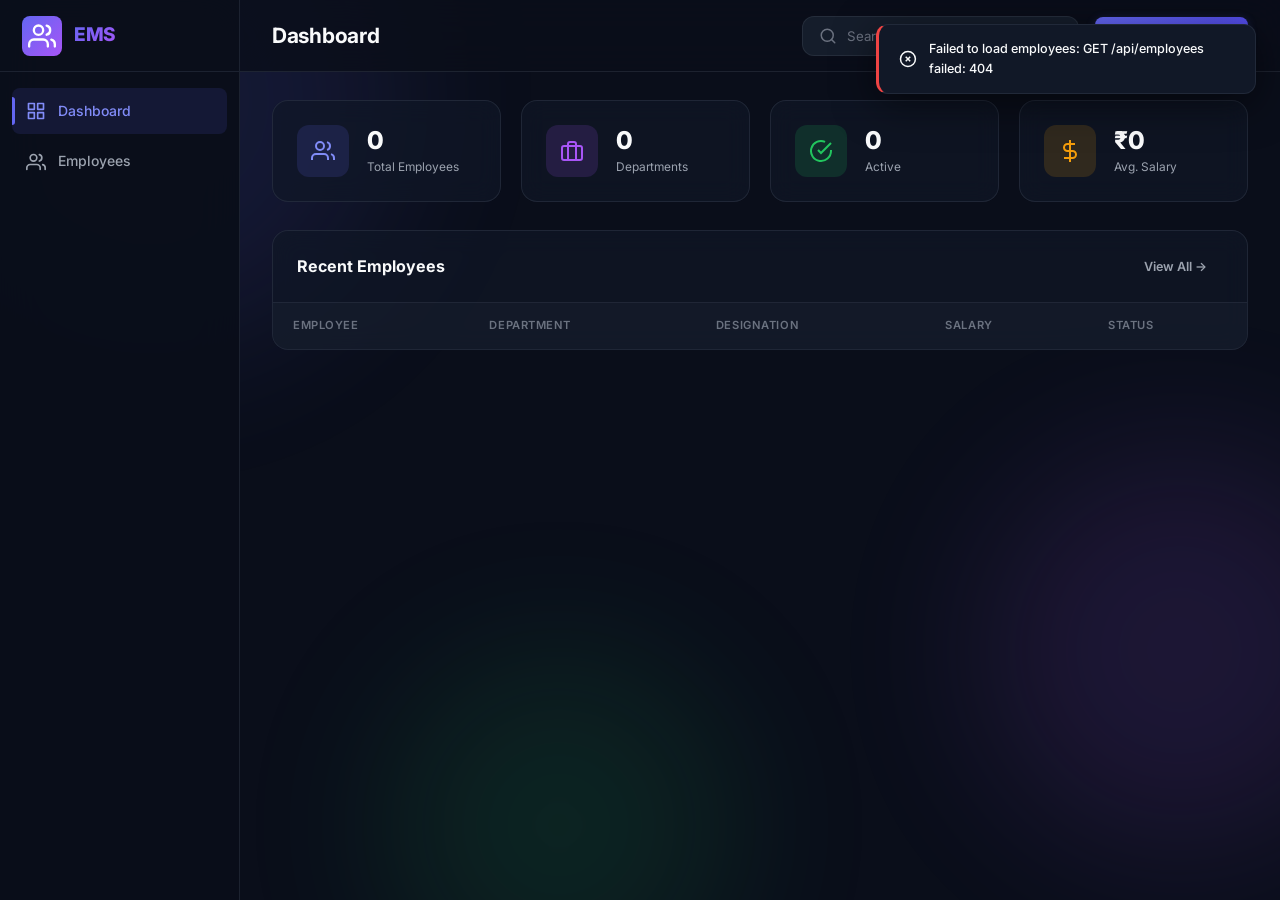
==== target/classes/static/index.html @ 6535f77a "fixed the errors" ====
<!DOCTYPE html>
<html lang="en">
<head>
    <meta charset="UTF-8">
    <meta name="viewport" content="width=device-width, initial-scale=1.0">
    <title>Employee Management System</title>
    <meta name="description" content="A modern Employee Management System for managing employee records with full CRUD operations.">
    <link rel="preconnect" href="https://fonts.googleapis.com">
    <link rel="preconnect" href="https://fonts.gstatic.com" crossorigin>
    <link href="https://fonts.googleapis.com/css2?family=Inter:wght@300;400;500;600;700;800&display=swap" rel="stylesheet">
    <link rel="stylesheet" href="style.css">
</head>
<body>
    <!-- Animated background blobs -->
    <div class="bg-blobs">
        <div class="blob blob-1"></div>
        <div class="blob blob-2"></div>
        <div class="blob blob-3"></div>
    </div>

    <!-- Sidebar -->
    <aside class="sidebar" id="sidebar">
        <div class="sidebar-brand">
            <div class="brand-icon">
                <svg width="28" height="28" viewBox="0 0 24 24" fill="none" stroke="currentColor" stroke-width="2" stroke-linecap="round" stroke-linejoin="round">
                    <path d="M17 21v-2a4 4 0 0 0-4-4H5a4 4 0 0 0-4 4v2"/>
                    <circle cx="9" cy="7" r="4"/>
                    <path d="M23 21v-2a4 4 0 0 0-3-3.87"/>
                    <path d="M16 3.13a4 4 0 0 1 0 7.75"/>
                </svg>
            </div>
            <span class="brand-text">EMS</span>
        </div>
        <nav class="sidebar-nav">
            <a href="#" class="nav-item active" data-view="dashboard" id="nav-dashboard">
                <svg width="20" height="20" viewBox="0 0 24 24" fill="none" stroke="currentColor" stroke-width="2" stroke-linecap="round" stroke-linejoin="round">
                    <rect x="3" y="3" width="7" height="7"/><rect x="14" y="3" width="7" height="7"/>
                    <rect x="14" y="14" width="7" height="7"/><rect x="3" y="14" width="7" height="7"/>
                </svg>
                <span>Dashboard</span>
            </a>
            <a href="#" class="nav-item" data-view="employees" id="nav-employees">
                <svg width="20" height="20" viewBox="0 0 24 24" fill="none" stroke="currentColor" stroke-width="2" stroke-linecap="round" stroke-linejoin="round">
                    <path d="M17 21v-2a4 4 0 0 0-4-4H5a4 4 0 0 0-4 4v2"/>
                    <circle cx="9" cy="7" r="4"/>
                    <path d="M23 21v-2a4 4 0 0 0-3-3.87"/>
                    <path d="M16 3.13a4 4 0 0 1 0 7.75"/>
                </svg>
                <span>Employees</span>
            </a>
        </nav>
    </aside>

    <!-- Main Content -->
    <main class="main-content">
        <!-- Header -->
        <header class="top-header">
            <div class="header-left">
                <button class="menu-toggle" id="menuToggle">
                    <svg width="24" height="24" viewBox="0 0 24 24" fill="none" stroke="currentColor" stroke-width="2"><line x1="3" y1="12" x2="21" y2="12"/><line x1="3" y1="6" x2="21" y2="6"/><line x1="3" y1="18" x2="21" y2="18"/></svg>
                </button>
                <h1 class="page-title" id="pageTitle">Dashboard</h1>
            </div>
            <div class="header-right">
                <div class="search-box" id="globalSearch">
                    <svg width="18" height="18" viewBox="0 0 24 24" fill="none" stroke="currentColor" stroke-width="2" stroke-linecap="round" stroke-linejoin="round">
                        <circle cx="11" cy="11" r="8"/><line x1="21" y1="21" x2="16.65" y2="16.65"/>
                    </svg>
                    <input type="text" placeholder="Search employees..." id="searchInput">
                </div>
                <button class="btn btn-primary" id="addEmployeeBtn">
                    <svg width="18" height="18" viewBox="0 0 24 24" fill="none" stroke="currentColor" stroke-width="2"><line x1="12" y1="5" x2="12" y2="19"/><line x1="5" y1="12" x2="19" y2="12"/></svg>
                    <span>Add Employee</span>
                </button>
            </div>
        </header>

        <!-- Dashboard View -->
        <section class="view active" id="dashboardView">
            <div class="stats-grid">
                <div class="stat-card" id="statTotal">
                    <div class="stat-icon icon-blue">
                        <svg width="24" height="24" viewBox="0 0 24 24" fill="none" stroke="currentColor" stroke-width="2"><path d="M17 21v-2a4 4 0 0 0-4-4H5a4 4 0 0 0-4 4v2"/><circle cx="9" cy="7" r="4"/><path d="M23 21v-2a4 4 0 0 0-3-3.87"/><path d="M16 3.13a4 4 0 0 1 0 7.75"/></svg>
                    </div>
                    <div class="stat-info">
                        <span class="stat-value" id="totalCount">0</span>
                        <span class="stat-label">Total Employees</span>
                    </div>
                </div>
                <div class="stat-card" id="statDepts">
                    <div class="stat-icon icon-purple">
                        <svg width="24" height="24" viewBox="0 0 24 24" fill="none" stroke="currentColor" stroke-width="2"><rect x="2" y="7" width="20" height="14" rx="2" ry="2"/><path d="M16 21V5a2 2 0 0 0-2-2h-4a2 2 0 0 0-2 2v16"/></svg>
                    </div>
                    <div class="stat-info">
                        <span class="stat-value" id="deptCount">0</span>
                        <span class="stat-label">Departments</span>
                    </div>
                </div>
                <div class="stat-card" id="statActive">
                    <div class="stat-icon icon-green">
                        <svg width="24" height="24" viewBox="0 0 24 24" fill="none" stroke="currentColor" stroke-width="2"><path d="M22 11.08V12a10 10 0 1 1-5.93-9.14"/><polyline points="22 4 12 14.01 9 11.01"/></svg>
                    </div>
                    <div class="stat-info">
                        <span class="stat-value" id="activeCount">0</span>
                        <span class="stat-label">Active</span>
                    </div>
                </div>
                <div class="stat-card" id="statAvgSalary">
                    <div class="stat-icon icon-amber">
                        <svg width="24" height="24" viewBox="0 0 24 24" fill="none" stroke="currentColor" stroke-width="2"><line x1="12" y1="1" x2="12" y2="23"/><path d="M17 5H9.5a3.5 3.5 0 0 0 0 7h5a3.5 3.5 0 0 1 0 7H6"/></svg>
                    </div>
                    <div class="stat-info">
                        <span class="stat-value" id="avgSalary">₹0</span>
                        <span class="stat-label">Avg. Salary</span>
                    </div>
                </div>
            </div>

            <!-- Recent Employees -->
            <div class="card">
                <div class="card-header">
                    <h2>Recent Employees</h2>
                    <button class="btn btn-ghost" id="viewAllBtn">View All →</button>
                </div>
                <div class="table-wrapper">
                    <table class="data-table" id="recentTable">
                        <thead>
                            <tr>
                                <th>Employee</th>
                                <th>Department</th>
                                <th>Designation</th>
                                <th>Salary</th>
                                <th>Status</th>
                            </tr>
                        </thead>
                        <tbody id="recentTableBody">
                        </tbody>
                    </table>
                    <div class="empty-state" id="dashboardEmpty" style="display:none;">
                        <svg width="64" height="64" viewBox="0 0 24 24" fill="none" stroke="currentColor" stroke-width="1" stroke-linecap="round" stroke-linejoin="round"><path d="M17 21v-2a4 4 0 0 0-4-4H5a4 4 0 0 0-4 4v2"/><circle cx="9" cy="7" r="4"/><path d="M23 21v-2a4 4 0 0 0-3-3.87"/><path d="M16 3.13a4 4 0 0 1 0 7.75"/></svg>
                        <h3>No employees yet</h3>
                        <p>Click "Add Employee" to get started</p>
                    </div>
                </div>
            </div>
        </section>

        <!-- Employees View -->
        <section class="view" id="employeesView">
            <div class="card">
                <div class="card-header">
                    <h2>All Employees</h2>
                    <div class="filter-group">
                        <select class="filter-select" id="deptFilter">
                            <option value="">All Departments</option>
                        </select>
                    </div>
                </div>
                <div class="table-wrapper">
                    <table class="data-table" id="employeesTable">
                        <thead>
                            <tr>
                                <th>ID</th>
                                <th>Employee</th>
                                <th>Email</th>
                                <th>Department</th>
                                <th>Designation</th>
                                <th>Salary</th>
                                <th>Status</th>
                                <th>Actions</th>
                            </tr>
                        </thead>
                        <tbody id="employeesTableBody">
                        </tbody>
                    </table>
                    <div class="empty-state" id="employeesEmpty" style="display:none;">
                        <svg width="64" height="64" viewBox="0 0 24 24" fill="none" stroke="currentColor" stroke-width="1" stroke-linecap="round" stroke-linejoin="round"><circle cx="11" cy="11" r="8"/><line x1="21" y1="21" x2="16.65" y2="16.65"/></svg>
                        <h3>No employees found</h3>
                        <p>Try adjusting your search or filters</p>
                    </div>
                </div>
            </div>
        </section>
    </main>

    <!-- Modal Overlay -->
    <div class="modal-overlay" id="modalOverlay">
        <div class="modal" id="employeeModal">
            <div class="modal-header">
                <h2 id="modalTitle">Add Employee</h2>
                <button class="modal-close" id="modalClose">
                    <svg width="24" height="24" viewBox="0 0 24 24" fill="none" stroke="currentColor" stroke-width="2"><line x1="18" y1="6" x2="6" y2="18"/><line x1="6" y1="6" x2="18" y2="18"/></svg>
                </button>
            </div>
            <form id="employeeForm" novalidate>
                <input type="hidden" id="formEmployeeId">
                <div class="form-grid">
                    <div class="form-group">
                        <label for="formFirstName">First Name *</label>
                        <input type="text" id="formFirstName" placeholder="e.g. Rahul" required>
                        <span class="form-error" id="errorFirstName"></span>
                    </div>
                    <div class="form-group">
                        <label for="formLastName">Last Name *</label>
                        <input type="text" id="formLastName" placeholder="e.g. Sharma" required>
                        <span class="form-error" id="errorLastName"></span>
                    </div>
                    <div class="form-group full-width">
                        <label for="formEmail">Email *</label>
                        <input type="email" id="formEmail" placeholder="e.g. rahul@company.com" required>
                        <span class="form-error" id="errorEmail"></span>
                    </div>
                    <div class="form-group">
                        <label for="formDepartment">Department *</label>
                        <input type="text" id="formDepartment" placeholder="e.g. Engineering" required>
                        <span class="form-error" id="errorDepartment"></span>
                    </div>
                    <div class="form-group">
                        <label for="formDesignation">Designation *</label>
                        <input type="text" id="formDesignation" placeholder="e.g. Software Engineer" required>
                        <span class="form-error" id="errorDesignation"></span>
                    </div>
                    <div class="form-group">
                        <label for="formSalary">Salary *</label>
                        <input type="number" id="formSalary" placeholder="e.g. 85000" required min="0">
                        <span class="form-error" id="errorSalary"></span>
                    </div>
                    <div class="form-group">
                        <label for="formPhone">Phone</label>
                        <input type="text" id="formPhone" placeholder="e.g. 9876543210" maxlength="10">
                        <span class="form-error" id="errorPhone"></span>
                    </div>
                    <div class="form-group">
                        <label for="formDob">Date of Birth</label>
                        <input type="date" id="formDob">
                    </div>
                    <div class="form-group">
                        <label for="formDoj">Date of Joining</label>
                        <input type="date" id="formDoj">
                    </div>
                </div>
                <div class="modal-actions">
                    <button type="button" class="btn btn-ghost" id="modalCancelBtn">Cancel</button>
                    <button type="submit" class="btn btn-primary" id="formSubmitBtn">
                        <span id="submitBtnText">Create Employee</span>
                        <div class="spinner" id="submitSpinner" style="display:none;"></div>
                    </button>
                </div>
            </form>
        </div>
    </div>

    <!-- Delete Confirm Modal -->
    <div class="modal-overlay" id="deleteOverlay">
        <div class="modal modal-sm">
            <div class="modal-header">
                <h2>Delete Employee</h2>
                <button class="modal-close" id="deleteModalClose">
                    <svg width="24" height="24" viewBox="0 0 24 24" fill="none" stroke="currentColor" stroke-width="2"><line x1="18" y1="6" x2="6" y2="18"/><line x1="6" y1="6" x2="18" y2="18"/></svg>
                </button>
            </div>
            <p class="delete-msg">Are you sure you want to delete <strong id="deleteEmployeeName"></strong>? This action cannot be undone.</p>
            <div class="modal-actions">
                <button class="btn btn-ghost" id="deleteCancelBtn">Cancel</button>
                <button class="btn btn-danger" id="deleteConfirmBtn">Delete</button>
            </div>
        </div>
    </div>

    <!-- Toast Container -->
    <div class="toast-container" id="toastContainer"></div>

    <script src="app.js"></script>
</body>
</html>
---- target/classes/static/style.css ----
/* ===== CSS Variables & Reset ===== */
:root {
    --bg-primary: #0a0e1a;
    --bg-secondary: #111827;
    --bg-card: rgba(17, 24, 39, 0.7);
    --bg-card-hover: rgba(31, 41, 55, 0.8);
    --bg-sidebar: rgba(10, 14, 26, 0.95);
    --bg-input: rgba(31, 41, 55, 0.6);
    --border-color: rgba(75, 85, 99, 0.3);
    --border-focus: #6366f1;
    --text-primary: #f9fafb;
    --text-secondary: #9ca3af;
    --text-muted: #6b7280;
    --accent-blue: #6366f1;
    --accent-blue-hover: #818cf8;
    --accent-blue-glow: rgba(99, 102, 241, 0.25);
    --accent-purple: #a855f7;
    --accent-green: #22c55e;
    --accent-amber: #f59e0b;
    --accent-red: #ef4444;
    --accent-red-hover: #f87171;
    --radius-sm: 8px;
    --radius-md: 12px;
    --radius-lg: 16px;
    --radius-xl: 20px;
    --shadow-sm: 0 1px 3px rgba(0, 0, 0, 0.3);
    --shadow-md: 0 4px 20px rgba(0, 0, 0, 0.4);
    --shadow-lg: 0 10px 40px rgba(0, 0, 0, 0.5);
    --transition-fast: 0.15s ease;
    --transition-normal: 0.25s ease;
    --transition-smooth: 0.35s cubic-bezier(0.4, 0, 0.2, 1);
    --sidebar-width: 240px;
    --sidebar-collapsed: 72px;
    --header-height: 72px;
    --font-family: 'Inter', -apple-system, BlinkMacSystemFont, sans-serif;
}

*, *::before, *::after {
    margin: 0;
    padding: 0;
    box-sizing: border-box;
}

html {
    font-size: 14px;
    scroll-behavior: smooth;
}

body {
    font-family: var(--font-family);
    background: var(--bg-primary);
    color: var(--text-primary);
    min-height: 100vh;
    overflow-x: hidden;
    line-height: 1.6;
}

/* ===== Animated Background ===== */
.bg-blobs {
    position: fixed;
    inset: 0;
    z-index: 0;
    overflow: hidden;
    pointer-events: none;
}

.blob {
    position: absolute;
    border-radius: 50%;
    filter: blur(80px);
    opacity: 0.12;
    animation: blobFloat 20s ease-in-out infinite;
}

.blob-1 {
    width: 500px; height: 500px;
    background: var(--accent-blue);
    top: -150px; left: -100px;
    animation-delay: 0s;
}

.blob-2 {
    width: 400px; height: 400px;
    background: var(--accent-purple);
    top: 50%; right: -100px;
    animation-delay: -7s;
    animation-duration: 25s;
}

.blob-3 {
    width: 350px; height: 350px;
    background: var(--accent-green);
    bottom: -100px; left: 30%;
    animation-delay: -14s;
    animation-duration: 22s;
}

@keyframes blobFloat {
    0%, 100% { transform: translate(0, 0) scale(1); }
    25% { transform: translate(60px, -40px) scale(1.1); }
    50% { transform: translate(-30px, 60px) scale(0.95); }
    75% { transform: translate(40px, 30px) scale(1.05); }
}

/* ===== Sidebar ===== */
.sidebar {
    position: fixed;
    top: 0;
    left: 0;
    width: var(--sidebar-width);
    height: 100vh;
    background: var(--bg-sidebar);
    border-right: 1px solid var(--border-color);
    backdrop-filter: blur(20px);
    z-index: 100;
    display: flex;
    flex-direction: column;
    transition: width var(--transition-smooth), transform var(--transition-smooth);
}

.sidebar-brand {
    display: flex;
    align-items: center;
    gap: 12px;
    padding: 20px 22px;
    height: var(--header-height);
    border-bottom: 1px solid var(--border-color);
}

.brand-icon {
    width: 40px;
    height: 40px;
    display: flex;
    align-items: center;
    justify-content: center;
    background: linear-gradient(135deg, var(--accent-blue), var(--accent-purple));
    border-radius: var(--radius-sm);
    color: white;
    flex-shrink: 0;
}

.brand-text {
    font-size: 1.35rem;
    font-weight: 800;
    letter-spacing: -0.5px;
    background: linear-gradient(135deg, var(--accent-blue), var(--accent-purple));
    -webkit-background-clip: text;
    -webkit-text-fill-color: transparent;
    background-clip: text;
}

.sidebar-nav {
    padding: 16px 12px;
    display: flex;
    flex-direction: column;
    gap: 4px;
}

.nav-item {
    display: flex;
    align-items: center;
    gap: 12px;
    padding: 12px 14px;
    border-radius: var(--radius-sm);
    color: var(--text-secondary);
    text-decoration: none;
    font-weight: 500;
    transition: all var(--transition-fast);
    position: relative;
    overflow: hidden;
}

.nav-item:hover {
    color: var(--text-primary);
    background: rgba(99, 102, 241, 0.08);
}

.nav-item.active {
    color: var(--accent-blue-hover);
    background: rgba(99, 102, 241, 0.12);
}

.nav-item.active::before {
    content: '';
    position: absolute;
    left: 0;
    top: 50%;
    transform: translateY(-50%);
    width: 3px;
    height: 60%;
    background: var(--accent-blue);
    border-radius: 0 4px 4px 0;
}

/* ===== Main Content ===== */
.main-content {
    margin-left: var(--sidebar-width);
    min-height: 100vh;
    position: relative;
    z-index: 1;
    transition: margin-left var(--transition-smooth);
}

/* ===== Header ===== */
.top-header {
    position: sticky;
    top: 0;
    z-index: 50;
    display: flex;
    align-items: center;
    justify-content: space-between;
    padding: 0 32px;
    height: var(--header-height);
    background: rgba(10, 14, 26, 0.8);
    backdrop-filter: blur(20px);
    border-bottom: 1px solid var(--border-color);
}

.header-left {
    display: flex;
    align-items: center;
    gap: 16px;
}

.menu-toggle {
    display: none;
    background: none;
    border: none;
    color: var(--text-secondary);
    cursor: pointer;
    padding: 6px;
    border-radius: var(--radius-sm);
    transition: color var(--transition-fast);
}

.menu-toggle:hover { color: var(--text-primary); }

.page-title {
    font-size: 1.5rem;
    font-weight: 700;
    letter-spacing: -0.3px;
}

.header-right {
    display: flex;
    align-items: center;
    gap: 16px;
}

.search-box {
    display: flex;
    align-items: center;
    gap: 10px;
    padding: 10px 16px;
    background: var(--bg-input);
    border: 1px solid var(--border-color);
    border-radius: var(--radius-md);
    transition: border-color var(--transition-fast), box-shadow var(--transition-fast);
    min-width: 260px;
}

.search-box:focus-within {
    border-color: var(--border-focus);
    box-shadow: 0 0 0 3px var(--accent-blue-glow);
}

.search-box svg { color: var(--text-muted); flex-shrink: 0; }

.search-box input {
    background: none;
    border: none;
    outline: none;
    color: var(--text-primary);
    font-family: var(--font-family);
    font-size: 0.95rem;
    width: 100%;
}

.search-box input::placeholder { color: var(--text-muted); }

/* ===== Buttons ===== */
.btn {
    display: inline-flex;
    align-items: center;
    gap: 8px;
    padding: 10px 20px;
    border: none;
    border-radius: var(--radius-sm);
    font-family: var(--font-family);
    font-size: 0.9rem;
    font-weight: 600;
    cursor: pointer;
    transition: all var(--transition-fast);
    white-space: nowrap;
}

.btn-primary {
    background: linear-gradient(135deg, var(--accent-blue), #4f46e5);
    color: white;
    box-shadow: 0 2px 10px var(--accent-blue-glow);
}

.btn-primary:hover {
    background: linear-gradient(135deg, var(--accent-blue-hover), var(--accent-blue));
    box-shadow: 0 4px 20px var(--accent-blue-glow);
    transform: translateY(-1px);
}

.btn-ghost {
    background: transparent;
    color: var(--text-secondary);
    padding: 8px 16px;
}

.btn-ghost:hover {
    color: var(--text-primary);
    background: rgba(255, 255, 255, 0.05);
}

.btn-danger {
    background: var(--accent-red);
    color: white;
}

.btn-danger:hover {
    background: var(--accent-red-hover);
    transform: translateY(-1px);
}

.btn-icon {
    width: 36px;
    height: 36px;
    padding: 0;
    display: inline-flex;
    align-items: center;
    justify-content: center;
    border-radius: var(--radius-sm);
    background: transparent;
    border: none;
    color: var(--text-secondary);
    cursor: pointer;
    transition: all var(--transition-fast);
}

.btn-icon:hover { background: rgba(255, 255, 255, 0.08); color: var(--text-primary); }
.btn-icon.edit:hover { color: var(--accent-blue-hover); }
.btn-icon.delete:hover { color: var(--accent-red); }

/* ===== Views ===== */
.view { display: none; padding: 28px 32px; }
.view.active { display: block; animation: fadeIn 0.3s ease; }

@keyframes fadeIn {
    from { opacity: 0; transform: translateY(8px); }
    to { opacity: 1; transform: translateY(0); }
}

/* ===== Stats Grid ===== */
.stats-grid {
    display: grid;
    grid-template-columns: repeat(4, 1fr);
    gap: 20px;
    margin-bottom: 28px;
}

.stat-card {
    background: var(--bg-card);
    border: 1px solid var(--border-color);
    border-radius: var(--radius-lg);
    padding: 24px;
    display: flex;
    align-items: center;
    gap: 18px;
    backdrop-filter: blur(12px);
    transition: all var(--transition-normal);
}

.stat-card:hover {
    border-color: rgba(99, 102, 241, 0.3);
    transform: translateY(-2px);
    box-shadow: var(--shadow-md);
}

.stat-icon {
    width: 52px;
    height: 52px;
    border-radius: var(--radius-md);
    display: flex;
    align-items: center;
    justify-content: center;
    flex-shrink: 0;
}

.icon-blue { background: rgba(99, 102, 241, 0.15); color: var(--accent-blue-hover); }
.icon-purple { background: rgba(168, 85, 247, 0.15); color: var(--accent-purple); }
.icon-green { background: rgba(34, 197, 94, 0.15); color: var(--accent-green); }
.icon-amber { background: rgba(245, 158, 11, 0.15); color: var(--accent-amber); }

.stat-info { display: flex; flex-direction: column; }
.stat-value { font-size: 1.75rem; font-weight: 800; letter-spacing: -0.5px; line-height: 1.2; }
.stat-label { font-size: 0.85rem; color: var(--text-secondary); margin-top: 2px; }

/* ===== Cards ===== */
.card {
    background: var(--bg-card);
    border: 1px solid var(--border-color);
    border-radius: var(--radius-lg);
    backdrop-filter: blur(12px);
    overflow: hidden;
}

.card-header {
    display: flex;
    align-items: center;
    justify-content: space-between;
    padding: 20px 24px;
    border-bottom: 1px solid var(--border-color);
}

.card-header h2 {
    font-size: 1.15rem;
    font-weight: 700;
}

/* ===== Filter ===== */
.filter-group { display: flex; gap: 10px; }

.filter-select {
    padding: 8px 14px;
    background: var(--bg-input);
    border: 1px solid var(--border-color);
    border-radius: var(--radius-sm);
    color: var(--text-primary);
    font-family: var(--font-family);
    font-size: 0.9rem;
    cursor: pointer;
    outline: none;
    transition: border-color var(--transition-fast);
}

.filter-select:focus { border-color: var(--border-focus); }
.filter-select option { background: var(--bg-secondary); }

/* ===== Table ===== */
.table-wrapper { overflow-x: auto; }

.data-table {
    width: 100%;
    border-collapse: collapse;
}

.data-table th {
    text-align: left;
    padding: 14px 20px;
    font-size: 0.8rem;
    font-weight: 600;
    text-transform: uppercase;
    letter-spacing: 0.05em;
    color: var(--text-muted);
    background: rgba(31, 41, 55, 0.3);
    white-space: nowrap;
}

.data-table td {
    padding: 16px 20px;
    border-top: 1px solid var(--border-color);
    white-space: nowrap;
}

.data-table tbody tr {
    transition: background var(--transition-fast);
}

.data-table tbody tr:hover {
    background: rgba(99, 102, 241, 0.04);
}

/* Employee cell with avatar */
.employee-cell {
    display: flex;
    align-items: center;
    gap: 12px;
}

.avatar {
    width: 38px;
    height: 38px;
    border-radius: 50%;
    display: flex;
    align-items: center;
    justify-content: center;
    font-weight: 700;
    font-size: 0.85rem;
    color: white;
    flex-shrink: 0;
    text-transform: uppercase;
}

.employee-name { font-weight: 600; }
.employee-email { font-size: 0.85rem; color: var(--text-muted); }

.status-badge {
    display: inline-flex;
    align-items: center;
    gap: 6px;
    padding: 4px 12px;
    border-radius: 20px;
    font-size: 0.8rem;
    font-weight: 600;
}

.status-active {
    background: rgba(34, 197, 94, 0.12);
    color: var(--accent-green);
}

.status-inactive {
    background: rgba(239, 68, 68, 0.12);
    color: var(--accent-red);
}

.status-dot {
    width: 6px;
    height: 6px;
    border-radius: 50%;
    background: currentColor;
}

.actions-cell {
    display: flex;
    gap: 4px;
}

/* ===== Empty State ===== */
.empty-state {
    display: flex;
    flex-direction: column;
    align-items: center;
    justify-content: center;
    padding: 60px 20px;
    color: var(--text-muted);
    text-align: center;
}

.empty-state svg { margin-bottom: 16px; opacity: 0.4; }
.empty-state h3 { font-size: 1.1rem; color: var(--text-secondary); margin-bottom: 6px; }
.empty-state p { font-size: 0.9rem; }

/* ===== Modal ===== */
.modal-overlay {
    position: fixed;
    inset: 0;
    background: rgba(0, 0, 0, 0.6);
    backdrop-filter: blur(4px);
    z-index: 200;
    display: flex;
    align-items: center;
    justify-content: center;
    opacity: 0;
    visibility: hidden;
    transition: all var(--transition-normal);
}

.modal-overlay.show {
    opacity: 1;
    visibility: visible;
}

.modal {
    background: var(--bg-secondary);
    border: 1px solid var(--border-color);
    border-radius: var(--radius-xl);
    width: 90%;
    max-width: 600px;
    max-height: 90vh;
    overflow-y: auto;
    transform: scale(0.95) translateY(10px);
    transition: transform var(--transition-smooth);
    box-shadow: var(--shadow-lg);
}

.modal-overlay.show .modal {
    transform: scale(1) translateY(0);
}

.modal-sm { max-width: 420px; }

.modal-header {
    display: flex;
    align-items: center;
    justify-content: space-between;
    padding: 24px 28px 16px;
}

.modal-header h2 { font-size: 1.3rem; font-weight: 700; }

.modal-close {
    background: none;
    border: none;
    color: var(--text-muted);
    cursor: pointer;
    padding: 4px;
    border-radius: var(--radius-sm);
    transition: all var(--transition-fast);
}

.modal-close:hover { color: var(--text-primary); background: rgba(255, 255, 255, 0.08); }

.delete-msg {
    padding: 0 28px 20px;
    color: var(--text-secondary);
    line-height: 1.6;
}

.delete-msg strong { color: var(--text-primary); }

/* ===== Form ===== */
.form-grid {
    display: grid;
    grid-template-columns: 1fr 1fr;
    gap: 18px;
    padding: 8px 28px 20px;
}

.form-group { display: flex; flex-direction: column; gap: 6px; }
.form-group.full-width { grid-column: span 2; }

.form-group label {
    font-size: 0.85rem;
    font-weight: 600;
    color: var(--text-secondary);
}

.form-group input,
.form-group select {
    padding: 11px 14px;
    background: var(--bg-input);
    border: 1px solid var(--border-color);
    border-radius: var(--radius-sm);
    color: var(--text-primary);
    font-family: var(--font-family);
    font-size: 0.95rem;
    outline: none;
    transition: border-color var(--transition-fast), box-shadow var(--transition-fast);
}

.form-group input:focus {
    border-color: var(--border-focus);
    box-shadow: 0 0 0 3px var(--accent-blue-glow);
}

.form-group input.error {
    border-color: var(--accent-red);
    box-shadow: 0 0 0 3px rgba(239, 68, 68, 0.15);
}

.form-error {
    font-size: 0.8rem;
    color: var(--accent-red);
    min-height: 16px;
}

.modal-actions {
    display: flex;
    justify-content: flex-end;
    gap: 10px;
    padding: 16px 28px 24px;
    border-top: 1px solid var(--border-color);
}

/* ===== Spinner ===== */
.spinner {
    width: 18px;
    height: 18px;
    border: 2px solid rgba(255, 255, 255, 0.3);
    border-top-color: white;
    border-radius: 50%;
    animation: spin 0.6s linear infinite;
}

@keyframes spin { to { transform: rotate(360deg); } }

/* ===== Toast Notifications ===== */
.toast-container {
    position: fixed;
    top: 24px;
    right: 24px;
    z-index: 300;
    display: flex;
    flex-direction: column;
    gap: 10px;
}

.toast {
    display: flex;
    align-items: center;
    gap: 12px;
    padding: 14px 20px;
    background: var(--bg-secondary);
    border: 1px solid var(--border-color);
    border-radius: var(--radius-md);
    color: var(--text-primary);
    font-size: 0.9rem;
    font-weight: 500;
    box-shadow: var(--shadow-lg);
    transform: translateX(120%);
    animation: toastIn 0.35s ease forwards;
    max-width: 380px;
}

.toast.removing {
    animation: toastOut 0.3s ease forwards;
}

.toast-success { border-left: 3px solid var(--accent-green); }
.toast-error { border-left: 3px solid var(--accent-red); }
.toast-info { border-left: 3px solid var(--accent-blue); }

@keyframes toastIn {
    from { transform: translateX(120%); opacity: 0; }
    to { transform: translateX(0); opacity: 1; }
}

@keyframes toastOut {
    from { transform: translateX(0); opacity: 1; }
    to { transform: translateX(120%); opacity: 0; }
}

/* ===== Salary format ===== */
.salary { font-weight: 600; font-variant-numeric: tabular-nums; }

/* ===== Responsive ===== */
@media (max-width: 1024px) {
    .stats-grid { grid-template-columns: repeat(2, 1fr); }
}

@media (max-width: 768px) {
    .sidebar {
        transform: translateX(-100%);
        z-index: 150;
    }

    .sidebar.open { transform: translateX(0); }

    .main-content { margin-left: 0; }

    .menu-toggle { display: flex; }

    .top-header { padding: 0 16px; }

    .search-box { min-width: 180px; }

    .view { padding: 20px 16px; }

    .stats-grid { grid-template-columns: 1fr 1fr; gap: 12px; }

    .stat-card { padding: 16px; }

    .form-grid { grid-template-columns: 1fr; }
    .form-group.full-width { grid-column: span 1; }

    .header-right .btn span { display: none; }
    .header-right .btn { padding: 10px 12px; }
}

@media (max-width: 480px) {
    .stats-grid { grid-template-columns: 1fr; }
    .search-box { min-width: 140px; }
}

/* ===== Scrollbar ===== */
::-webkit-scrollbar { width: 6px; }
::-webkit-scrollbar-track { background: transparent; }
::-webkit-scrollbar-thumb { background: var(--border-color); border-radius: 3px; }
::-webkit-scrollbar-thumb:hover { background: var(--text-muted); }
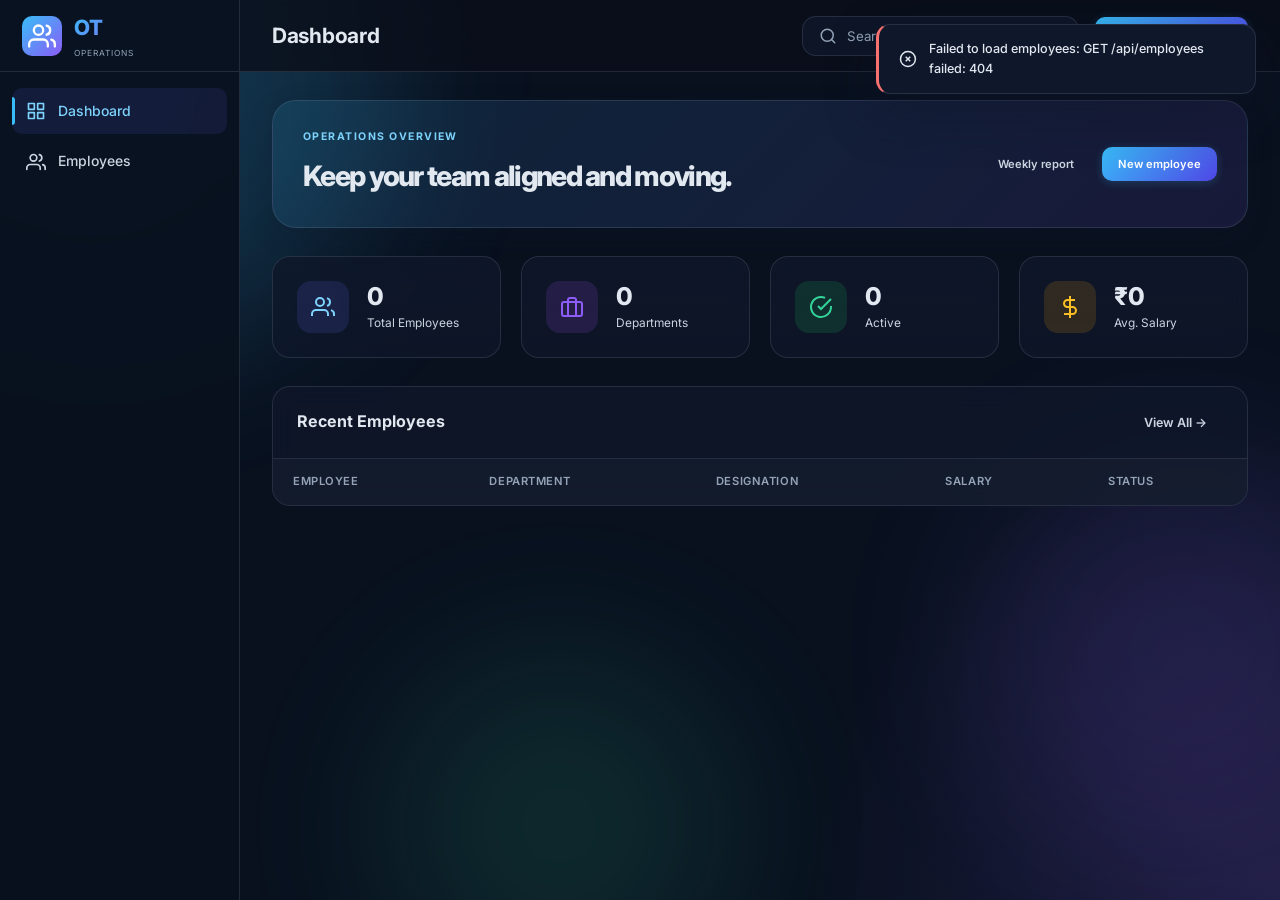
==== commit d75a241e: "changes in design" ====
--- a/target/classes/static/index.html
+++ b/target/classes/static/index.html
@@ -29,7 +29,10 @@
                     <path d="M16 3.13a4 4 0 0 1 0 7.75"/>
                 </svg>
             </div>
-            <span class="brand-text">EMS</span>
+            <div class="brand-copy">
+                <span class="brand-text">OT</span>
+                <small>Operations</small>
+            </div>
         </div>
         <nav class="sidebar-nav">
             <a href="#" class="nav-item active" data-view="dashboard" id="nav-dashboard">
@@ -77,6 +80,17 @@
 
         <!-- Dashboard View -->
         <section class="view active" id="dashboardView">
+            <div class="overview-hero">
+                <div>
+                    <p class="eyebrow">Operations Overview</p>
+                    <h2>Keep your team aligned and moving.</h2>
+                </div>
+                <div class="hero-actions">
+                    <button class="btn btn-ghost compact" type="button">Weekly report</button>
+                    <button class="btn btn-primary compact" type="button">New employee</button>
+                </div>
+            </div>
+
             <div class="stats-grid">
                 <div class="stat-card" id="statTotal">
                     <div class="stat-icon icon-blue">
--- a/target/classes/static/style.css
+++ b/target/classes/static/style.css
@@ -1,31 +1,31 @@
 /* ===== CSS Variables & Reset ===== */
 :root {
-    --bg-primary: #0a0e1a;
-    --bg-secondary: #111827;
-    --bg-card: rgba(17, 24, 39, 0.7);
-    --bg-card-hover: rgba(31, 41, 55, 0.8);
-    --bg-sidebar: rgba(10, 14, 26, 0.95);
-    --bg-input: rgba(31, 41, 55, 0.6);
-    --border-color: rgba(75, 85, 99, 0.3);
-    --border-focus: #6366f1;
-    --text-primary: #f9fafb;
-    --text-secondary: #9ca3af;
-    --text-muted: #6b7280;
-    --accent-blue: #6366f1;
-    --accent-blue-hover: #818cf8;
-    --accent-blue-glow: rgba(99, 102, 241, 0.25);
-    --accent-purple: #a855f7;
-    --accent-green: #22c55e;
-    --accent-amber: #f59e0b;
-    --accent-red: #ef4444;
-    --accent-red-hover: #f87171;
-    --radius-sm: 8px;
-    --radius-md: 12px;
-    --radius-lg: 16px;
-    --radius-xl: 20px;
-    --shadow-sm: 0 1px 3px rgba(0, 0, 0, 0.3);
-    --shadow-md: 0 4px 20px rgba(0, 0, 0, 0.4);
-    --shadow-lg: 0 10px 40px rgba(0, 0, 0, 0.5);
+    --bg-primary: #09111f;
+    --bg-secondary: #0f172a;
+    --bg-card: rgba(15, 23, 42, 0.74);
+    --bg-card-hover: rgba(17, 24, 39, 0.9);
+    --bg-sidebar: rgba(9, 17, 31, 0.96);
+    --bg-input: rgba(15, 23, 42, 0.9);
+    --border-color: rgba(148, 163, 184, 0.18);
+    --border-focus: #7dd3fc;
+    --text-primary: #e2e8f0;
+    --text-secondary: #cbd5e1;
+    --text-muted: #94a3b8;
+    --accent-blue: #38bdf8;
+    --accent-blue-hover: #7dd3fc;
+    --accent-blue-glow: rgba(56, 189, 248, 0.2);
+    --accent-purple: #8b5cf6;
+    --accent-green: #34d399;
+    --accent-amber: #fbbf24;
+    --accent-red: #f87171;
+    --accent-red-hover: #fca5a5;
+    --radius-sm: 10px;
+    --radius-md: 14px;
+    --radius-lg: 18px;
+    --radius-xl: 24px;
+    --shadow-sm: 0 8px 24px rgba(15, 23, 42, 0.22);
+    --shadow-md: 0 14px 28px rgba(15, 23, 42, 0.26);
+    --shadow-lg: 0 20px 50px rgba(15, 23, 42, 0.45);
     --transition-fast: 0.15s ease;
     --transition-normal: 0.25s ease;
     --transition-smooth: 0.35s cubic-bezier(0.4, 0, 0.2, 1);
@@ -48,11 +48,18 @@
 
 body {
     font-family: var(--font-family);
-    background: var(--bg-primary);
+    background:
+        radial-gradient(circle at top left, rgba(56, 189, 248, 0.18), transparent 30%),
+        radial-gradient(circle at bottom right, rgba(139, 92, 246, 0.18), transparent 30%),
+        var(--bg-primary);
     color: var(--text-primary);
     min-height: 100vh;
     overflow-x: hidden;
     line-height: 1.6;
+}
+
+body.modal-open {
+    overflow: hidden;
 }
 
 /* ===== Animated Background ===== */
@@ -139,8 +146,21 @@
     flex-shrink: 0;
 }
 
+.brand-copy {
+    display: flex;
+    flex-direction: column;
+    gap: 2px;
+}
+
+.brand-copy small {
+    color: var(--text-muted);
+    letter-spacing: 0.12em;
+    text-transform: uppercase;
+    font-size: 0.6rem;
+}
+
 .brand-text {
-    font-size: 1.35rem;
+    font-size: 1.5rem;
     font-weight: 800;
     letter-spacing: -0.5px;
     background: linear-gradient(135deg, var(--accent-blue), var(--accent-purple));
@@ -261,6 +281,11 @@
 
 .search-box:focus-within {
     border-color: var(--border-focus);
+    box-shadow: 0 0 0 4px var(--accent-blue-glow);
+}
+
+.search-box:focus-within {
+    border-color: var(--border-focus);
     box-shadow: 0 0 0 3px var(--accent-blue-glow);
 }
 
@@ -350,6 +375,46 @@
 .view { display: none; padding: 28px 32px; }
 .view.active { display: block; animation: fadeIn 0.3s ease; }
 
+.overview-hero {
+    display: flex;
+    align-items: center;
+    justify-content: space-between;
+    gap: 20px;
+    padding: 28px 30px;
+    margin-bottom: 28px;
+    border: 1px solid var(--border-color);
+    border-radius: var(--radius-xl);
+    background: linear-gradient(135deg, rgba(56, 189, 248, 0.12), rgba(139, 92, 246, 0.12));
+    box-shadow: var(--shadow-sm);
+}
+
+.eyebrow {
+    margin-bottom: 8px;
+    color: var(--accent-blue-hover);
+    font-size: 0.75rem;
+    text-transform: uppercase;
+    letter-spacing: 0.14em;
+    font-weight: 700;
+}
+
+.overview-hero h2 {
+    font-size: clamp(1.5rem, 2.2vw, 2.2rem);
+    font-weight: 800;
+    letter-spacing: -0.06em;
+}
+
+.hero-actions {
+    display: flex;
+    align-items: center;
+    gap: 12px;
+    flex-wrap: wrap;
+}
+
+.btn.compact {
+    padding: 10px 16px;
+    font-size: 0.8rem;
+}
+
 @keyframes fadeIn {
     from { opacity: 0; transform: translateY(8px); }
     to { opacity: 1; transform: translateY(0); }
@@ -364,7 +429,7 @@
 }
 
 .stat-card {
-    background: var(--bg-card);
+    background: linear-gradient(180deg, rgba(15, 23, 42, 0.82), rgba(15, 23, 42, 0.68));
     border: 1px solid var(--border-color);
     border-radius: var(--radius-lg);
     padding: 24px;
@@ -376,8 +441,8 @@
 }
 
 .stat-card:hover {
-    border-color: rgba(99, 102, 241, 0.3);
-    transform: translateY(-2px);
+    border-color: rgba(125, 211, 252, 0.4);
+    transform: translateY(-4px);
     box-shadow: var(--shadow-md);
 }
 
@@ -471,8 +536,13 @@
     transition: background var(--transition-fast);
 }
 
+.data-table tbody tr {
+    transition: background var(--transition-fast), transform var(--transition-fast);
+}
+
 .data-table tbody tr:hover {
-    background: rgba(99, 102, 241, 0.04);
+    background: rgba(99, 102, 241, 0.08);
+    transform: translateY(-1px);
 }
 
 /* Employee cell with avatar */
@@ -752,6 +822,12 @@
 
     .view { padding: 20px 16px; }
 
+    .overview-hero {
+        flex-direction: column;
+        align-items: flex-start;
+        padding: 20px 18px;
+    }
+
     .stats-grid { grid-template-columns: 1fr 1fr; gap: 12px; }
 
     .stat-card { padding: 16px; }
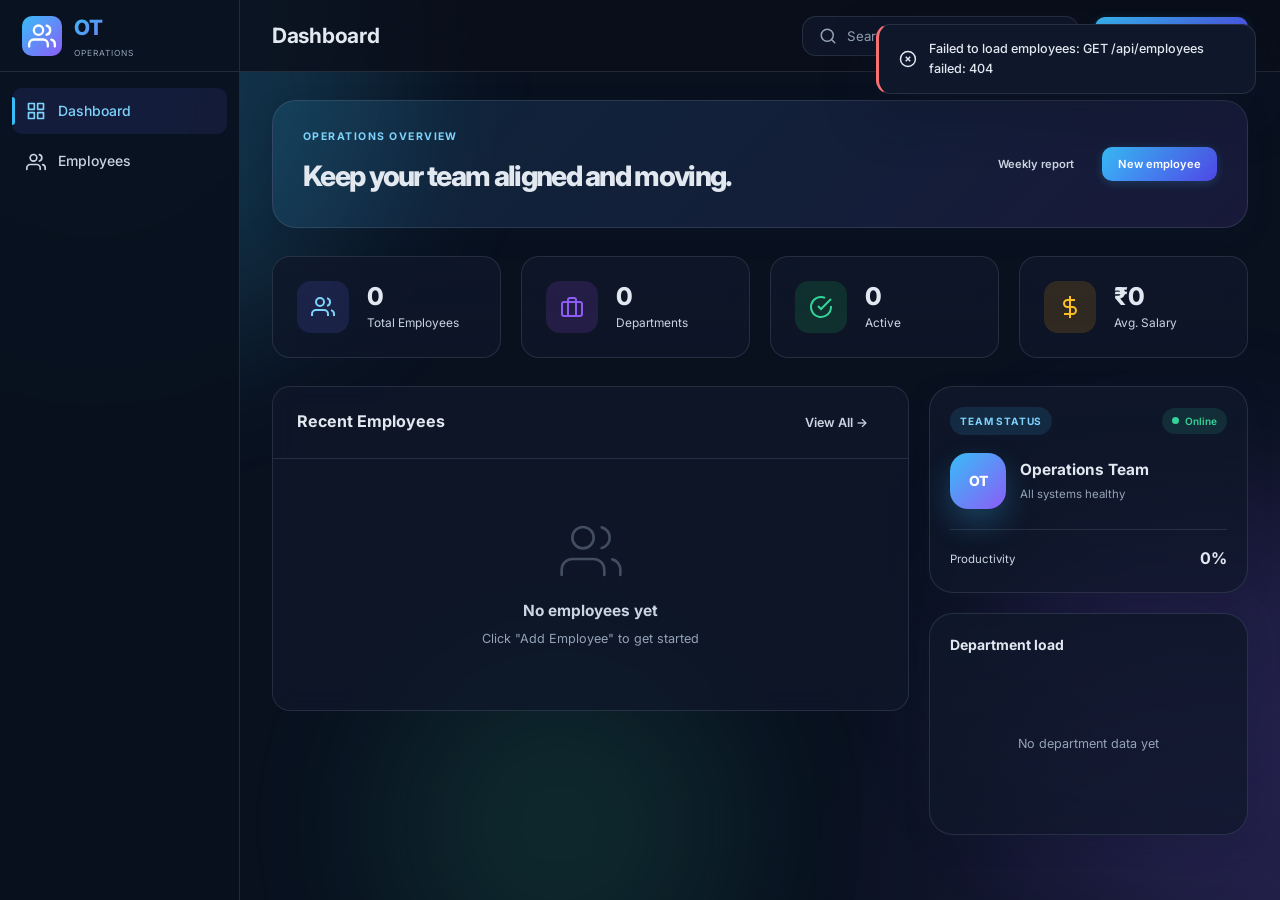
==== commit 76790932: "added more panel" ====
--- a/target/classes/static/index.html
+++ b/target/classes/static/index.html
@@ -130,32 +130,61 @@
                 </div>
             </div>
 
-            <!-- Recent Employees -->
-            <div class="card">
-                <div class="card-header">
-                    <h2>Recent Employees</h2>
-                    <button class="btn btn-ghost" id="viewAllBtn">View All →</button>
-                </div>
-                <div class="table-wrapper">
-                    <table class="data-table" id="recentTable">
-                        <thead>
-                            <tr>
-                                <th>Employee</th>
-                                <th>Department</th>
-                                <th>Designation</th>
-                                <th>Salary</th>
-                                <th>Status</th>
-                            </tr>
-                        </thead>
-                        <tbody id="recentTableBody">
-                        </tbody>
-                    </table>
-                    <div class="empty-state" id="dashboardEmpty" style="display:none;">
-                        <svg width="64" height="64" viewBox="0 0 24 24" fill="none" stroke="currentColor" stroke-width="1" stroke-linecap="round" stroke-linejoin="round"><path d="M17 21v-2a4 4 0 0 0-4-4H5a4 4 0 0 0-4 4v2"/><circle cx="9" cy="7" r="4"/><path d="M23 21v-2a4 4 0 0 0-3-3.87"/><path d="M16 3.13a4 4 0 0 1 0 7.75"/></svg>
-                        <h3>No employees yet</h3>
-                        <p>Click "Add Employee" to get started</p>
-                    </div>
-                </div>
+            <div class="dashboard-grid">
+                <div class="content-column">
+                    <!-- Recent Employees -->
+                    <div class="card">
+                        <div class="card-header">
+                            <h2>Recent Employees</h2>
+                            <button class="btn btn-ghost" id="viewAllBtn">View All →</button>
+                        </div>
+                        <div class="table-wrapper">
+                            <table class="data-table" id="recentTable">
+                                <thead>
+                                    <tr>
+                                        <th>Employee</th>
+                                        <th>Department</th>
+                                        <th>Designation</th>
+                                        <th>Salary</th>
+                                        <th>Status</th>
+                                    </tr>
+                                </thead>
+                                <tbody id="recentTableBody">
+                                </tbody>
+                            </table>
+                            <div class="empty-state" id="dashboardEmpty" style="display:none;">
+                                <svg width="64" height="64" viewBox="0 0 24 24" fill="none" stroke="currentColor" stroke-width="1" stroke-linecap="round" stroke-linejoin="round"><path d="M17 21v-2a4 4 0 0 0-4-4H5a4 4 0 0 0-4 4v2"/><circle cx="9" cy="7" r="4"/><path d="M23 21v-2a4 4 0 0 0-3-3.87"/><path d="M16 3.13a4 4 0 0 1 0 7.75"/></svg>
+                                <h3>No employees yet</h3>
+                                <p>Click "Add Employee" to get started</p>
+                            </div>
+                        </div>
+                    </div>
+                </div>
+
+                <aside class="summary-panel">
+                    <div class="panel-card profile-card">
+                        <div class="panel-header">
+                            <span class="chip">Team status</span>
+                            <span class="status-pill online">Online</span>
+                        </div>
+                        <div class="profile-wrap">
+                            <div class="profile-avatar">OT</div>
+                            <div>
+                                <h3>Operations Team</h3>
+                                <p id="summaryTeamText">All systems healthy</p>
+                            </div>
+                        </div>
+                        <div class="mini-metric">
+                            <span>Productivity</span>
+                            <strong id="summaryProductivity">92%</strong>
+                        </div>
+                    </div>
+
+                    <div class="panel-card">
+                        <div class="panel-header"><h4>Department load</h4></div>
+                        <div class="department-list" id="departmentList"></div>
+                    </div>
+                </aside>
             </div>
         </section>
 
--- a/target/classes/static/style.css
+++ b/target/classes/static/style.css
@@ -474,6 +474,152 @@
     overflow: hidden;
 }
 
+.dashboard-grid {
+    display: grid;
+    grid-template-columns: minmax(0, 1.8fr) minmax(280px, 0.9fr);
+    gap: 20px;
+    align-items: start;
+}
+
+.content-column {
+    min-width: 0;
+}
+
+.summary-panel {
+    display: flex;
+    flex-direction: column;
+    gap: 20px;
+}
+
+.panel-card {
+    background: linear-gradient(180deg, rgba(15, 23, 42, 0.88), rgba(15, 23, 42, 0.72));
+    border: 1px solid var(--border-color);
+    border-radius: var(--radius-xl);
+    padding: 20px;
+    box-shadow: var(--shadow-sm);
+}
+
+.panel-header {
+    display: flex;
+    align-items: center;
+    justify-content: space-between;
+    margin-bottom: 18px;
+}
+
+.chip {
+    display: inline-flex;
+    align-items: center;
+    padding: 6px 10px;
+    border-radius: 999px;
+    font-size: 0.72rem;
+    font-weight: 700;
+    letter-spacing: 0.08em;
+    text-transform: uppercase;
+    background: rgba(56, 189, 248, 0.12);
+    color: var(--accent-blue-hover);
+}
+
+.status-pill {
+    display: inline-flex;
+    align-items: center;
+    gap: 6px;
+    padding: 5px 10px;
+    background: rgba(52, 211, 153, 0.12);
+    color: var(--accent-green);
+    border-radius: 999px;
+    font-size: 0.72rem;
+    font-weight: 600;
+}
+
+.status-pill::before {
+    content: "";
+    width: 7px;
+    height: 7px;
+    border-radius: 50%;
+    background: currentColor;
+}
+
+.profile-wrap {
+    display: flex;
+    align-items: center;
+    gap: 14px;
+    margin-bottom: 20px;
+}
+
+.profile-avatar {
+    width: 56px;
+    height: 56px;
+    border-radius: 18px;
+    display: flex;
+    align-items: center;
+    justify-content: center;
+    background: linear-gradient(135deg, var(--accent-blue), var(--accent-purple));
+    color: white;
+    font-weight: 800;
+    letter-spacing: -0.06em;
+    box-shadow: 0 14px 30px rgba(56, 189, 248, 0.25);
+}
+
+.profile-wrap h3 {
+    font-size: 1.1rem;
+    margin-bottom: 2px;
+}
+
+.profile-wrap p {
+    color: var(--text-muted);
+    font-size: 0.82rem;
+}
+
+.mini-metric {
+    display: flex;
+    align-items: center;
+    justify-content: space-between;
+    padding-top: 16px;
+    border-top: 1px solid var(--border-color);
+    color: var(--text-secondary);
+    font-size: 0.82rem;
+}
+
+.mini-metric strong {
+    color: var(--text-primary);
+    font-size: 1.15rem;
+}
+
+.department-list {
+    display: flex;
+    flex-direction: column;
+    gap: 14px;
+}
+
+.department-item {
+    display: flex;
+    flex-direction: column;
+    gap: 8px;
+}
+
+.department-meta {
+    display: flex;
+    align-items: center;
+    justify-content: space-between;
+    gap: 12px;
+    color: var(--text-secondary);
+    font-size: 0.82rem;
+}
+
+.bar-track {
+    width: 100%;
+    height: 10px;
+    border-radius: 999px;
+    background: rgba(148, 163, 184, 0.12);
+    overflow: hidden;
+}
+
+.bar-fill {
+    height: 100%;
+    border-radius: 999px;
+    background: linear-gradient(90deg, var(--accent-blue), var(--accent-purple));
+}
+
 .card-header {
     display: flex;
     align-items: center;
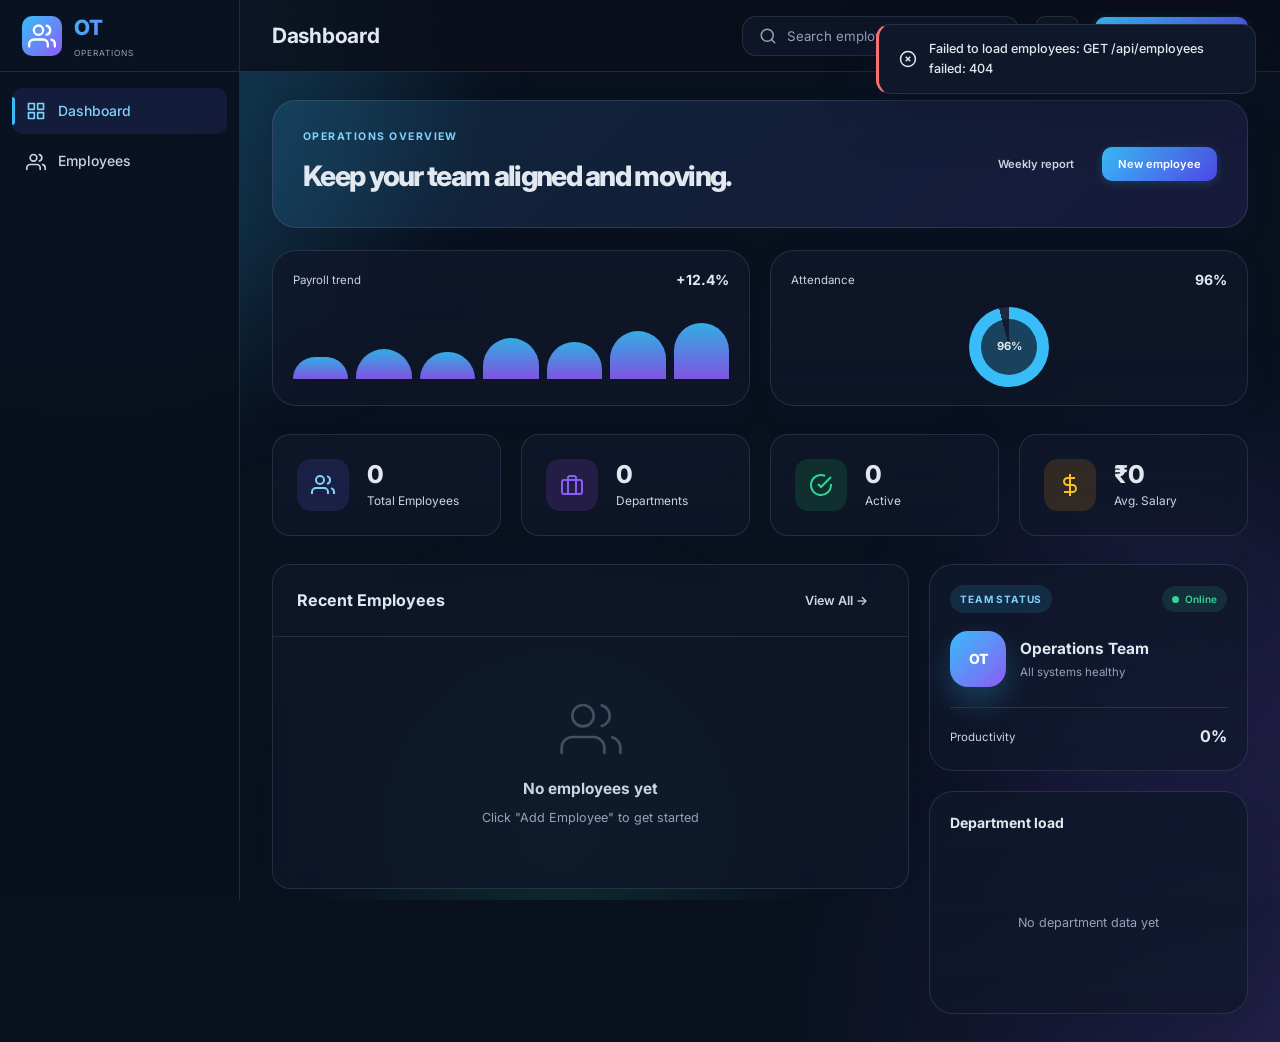
==== commit f1755889: "changes in styling" ====
--- a/target/classes/static/index.html
+++ b/target/classes/static/index.html
@@ -71,6 +71,9 @@
                     </svg>
                     <input type="text" placeholder="Search employees..." id="searchInput">
                 </div>
+                <button class="btn btn-ghost icon-only" id="themeToggle" type="button" aria-label="Toggle theme">
+                    <svg width="18" height="18" viewBox="0 0 24 24" fill="none" stroke="currentColor" stroke-width="2" stroke-linecap="round" stroke-linejoin="round"><circle cx="12" cy="12" r="5"/><path d="M12 1v2M12 21v2M4.22 4.22l1.42 1.42M18.36 18.36l1.42 1.42M1 12h2M21 12h2M4.22 19.78l1.42-1.42M18.36 5.64l1.42-1.42"/></svg>
+                </button>
                 <button class="btn btn-primary" id="addEmployeeBtn">
                     <svg width="18" height="18" viewBox="0 0 24 24" fill="none" stroke="currentColor" stroke-width="2"><line x1="12" y1="5" x2="12" y2="19"/><line x1="5" y1="12" x2="19" y2="12"/></svg>
                     <span>Add Employee</span>
@@ -88,6 +91,35 @@
                 <div class="hero-actions">
                     <button class="btn btn-ghost compact" type="button">Weekly report</button>
                     <button class="btn btn-primary compact" type="button">New employee</button>
+                </div>
+            </div>
+
+            <div class="analytics-grid">
+                <div class="mini-panel">
+                    <div class="mini-panel-header">
+                        <span>Payroll trend</span>
+                        <strong id="trendPercent">+12.4%</strong>
+                    </div>
+                    <div class="sparkline" aria-label="Payroll trend visualization">
+                        <span style="height: 34%"></span>
+                        <span style="height: 48%"></span>
+                        <span style="height: 42%"></span>
+                        <span style="height: 65%"></span>
+                        <span style="height: 58%"></span>
+                        <span style="height: 76%"></span>
+                        <span style="height: 88%"></span>
+                    </div>
+                </div>
+                <div class="mini-panel">
+                    <div class="mini-panel-header">
+                        <span>Attendance</span>
+                        <strong id="attendanceRate">96%</strong>
+                    </div>
+                    <div class="donut-wrap">
+                        <div class="donut-chart">
+                            <span>96%</span>
+                        </div>
+                    </div>
                 </div>
             </div>
 
--- a/target/classes/static/style.css
+++ b/target/classes/static/style.css
@@ -35,6 +35,24 @@
     --font-family: 'Inter', -apple-system, BlinkMacSystemFont, sans-serif;
 }
 
+body.light-theme {
+    --bg-primary: #f3f7fb;
+    --bg-secondary: #ffffff;
+    --bg-card: rgba(255, 255, 255, 0.82);
+    --bg-card-hover: rgba(248, 250, 252, 0.96);
+    --bg-sidebar: rgba(255, 255, 255, 0.96);
+    --bg-input: rgba(241, 245, 249, 0.9);
+    --border-color: rgba(148, 163, 184, 0.28);
+    --border-focus: #38bdf8;
+    --text-primary: #0f172a;
+    --text-secondary: #334155;
+    --text-muted: #64748b;
+    --accent-blue-glow: rgba(56, 189, 248, 0.15);
+    --shadow-sm: 0 10px 30px rgba(15, 23, 42, 0.08);
+    --shadow-md: 0 16px 32px rgba(15, 23, 42, 0.1);
+    --shadow-lg: 0 24px 54px rgba(15, 23, 42, 0.12);
+}
+
 *, *::before, *::after {
     margin: 0;
     padding: 0;
@@ -342,6 +360,12 @@
     background: rgba(255, 255, 255, 0.05);
 }
 
+.btn-ghost.icon-only {
+    padding: 10px 12px;
+    border: 1px solid var(--border-color);
+    background: rgba(148, 163, 184, 0.05);
+}
+
 .btn-danger {
     background: var(--accent-red);
     color: white;
@@ -381,11 +405,91 @@
     justify-content: space-between;
     gap: 20px;
     padding: 28px 30px;
-    margin-bottom: 28px;
+    margin-bottom: 22px;
     border: 1px solid var(--border-color);
     border-radius: var(--radius-xl);
     background: linear-gradient(135deg, rgba(56, 189, 248, 0.12), rgba(139, 92, 246, 0.12));
     box-shadow: var(--shadow-sm);
+}
+
+.analytics-grid {
+    display: grid;
+    grid-template-columns: repeat(2, minmax(0, 1fr));
+    gap: 20px;
+    margin-bottom: 28px;
+}
+
+.mini-panel {
+    background: linear-gradient(180deg, rgba(15, 23, 42, 0.82), rgba(15, 23, 42, 0.68));
+    border: 1px solid var(--border-color);
+    border-radius: var(--radius-xl);
+    padding: 18px 20px;
+    box-shadow: var(--shadow-sm);
+}
+
+.mini-panel-header {
+    display: flex;
+    align-items: center;
+    justify-content: space-between;
+    gap: 12px;
+    font-size: 0.82rem;
+    color: var(--text-secondary);
+    margin-bottom: 16px;
+}
+
+.mini-panel-header strong {
+    color: var(--text-primary);
+    font-size: 1rem;
+}
+
+.sparkline {
+    display: flex;
+    align-items: flex-end;
+    gap: 8px;
+    height: 72px;
+    padding-top: 8px;
+}
+
+.sparkline span {
+    flex: 1;
+    min-height: 12px;
+    border-radius: 999px 999px 0 0;
+    background: linear-gradient(180deg, var(--accent-blue), var(--accent-purple));
+    opacity: 0.9;
+}
+
+.donut-wrap {
+    display: flex;
+    align-items: center;
+    justify-content: center;
+    min-height: 72px;
+}
+
+.donut-chart {
+    width: 80px;
+    height: 80px;
+    border-radius: 50%;
+    background: conic-gradient(var(--accent-blue) 0 96%, rgba(148, 163, 184, 0.15) 96% 100%);
+    display: flex;
+    align-items: center;
+    justify-content: center;
+    position: relative;
+}
+
+.donut-chart::before {
+    content: "";
+    position: absolute;
+    inset: 12px;
+    background: var(--bg-card);
+    border-radius: 50%;
+}
+
+.donut-chart span {
+    position: relative;
+    z-index: 1;
+    font-size: 0.8rem;
+    font-weight: 700;
+    color: var(--text-primary);
 }
 
 .eyebrow {
@@ -974,6 +1078,10 @@
         padding: 20px 18px;
     }
 
+    .analytics-grid {
+        grid-template-columns: 1fr;
+    }
+
     .stats-grid { grid-template-columns: 1fr 1fr; gap: 12px; }
 
     .stat-card { padding: 16px; }
